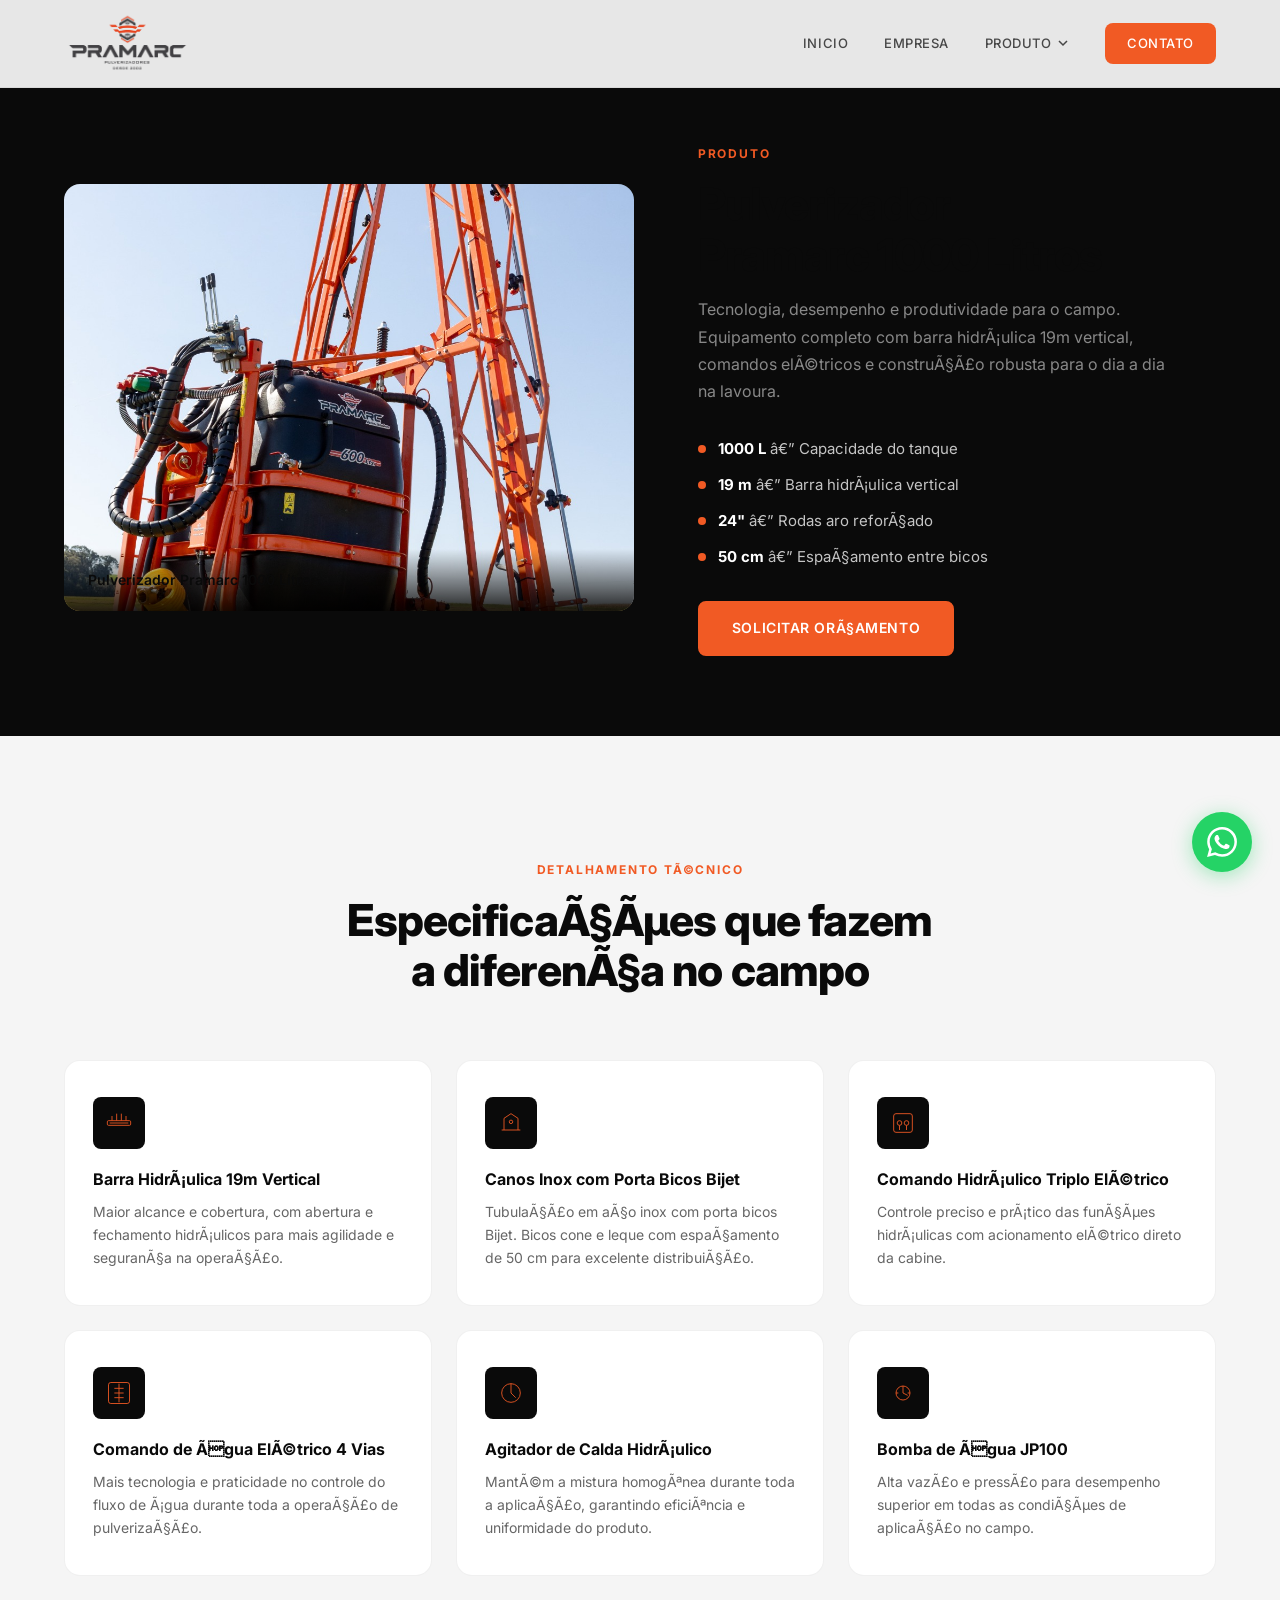
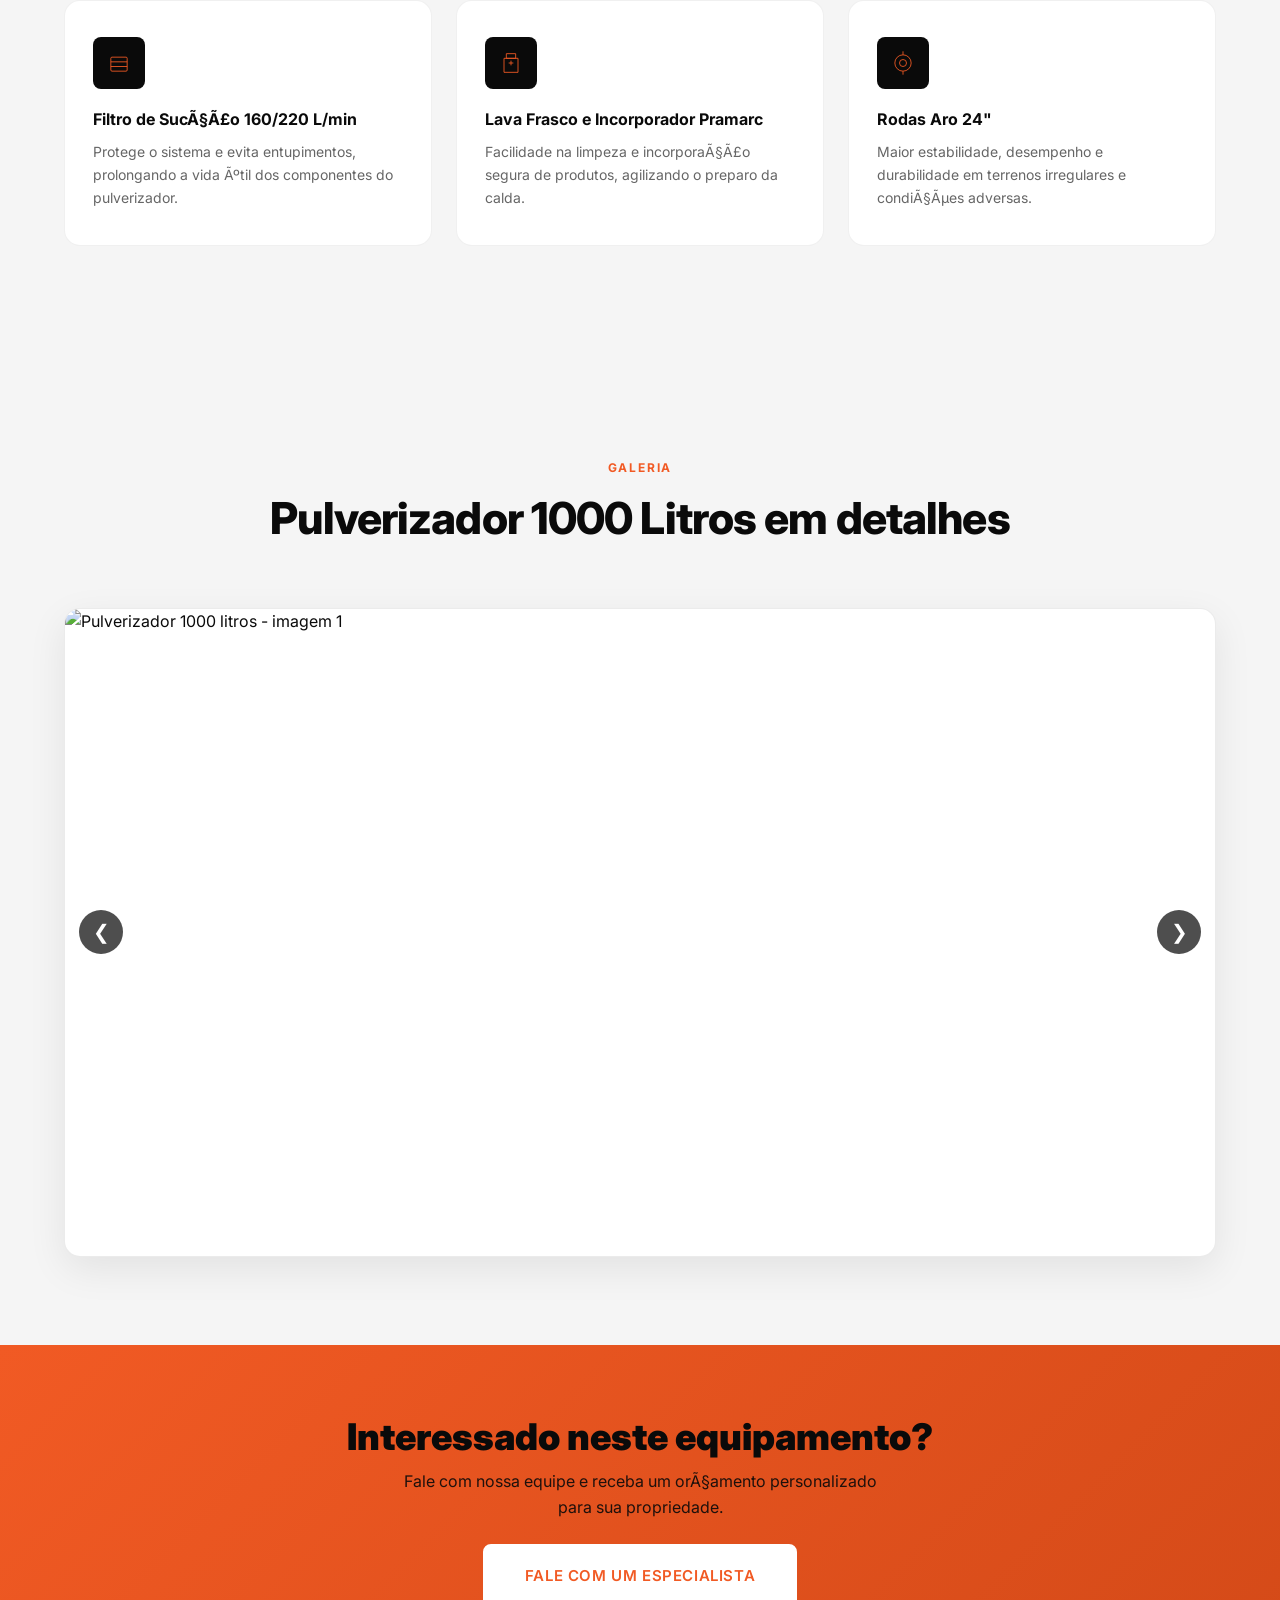
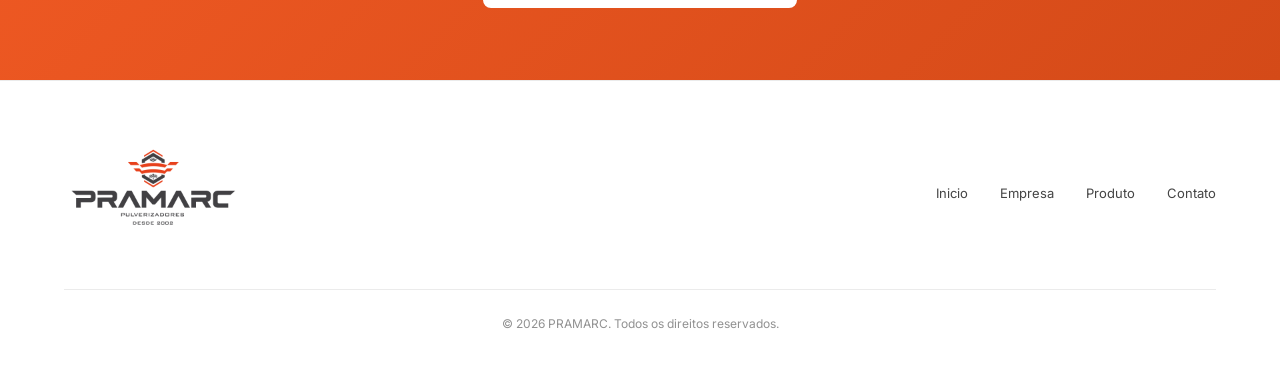
==== produto-1000.html @ abafbff4 "inicio do projeto" ====
﻿<!DOCTYPE html>
<html lang="pt-BR">
<head>
  <meta charset="UTF-8">
  <meta http-equiv="Content-Type" content="text/html; charset=UTF-8">
  <meta name="viewport" content="width=device-width, initial-scale=1.0">
  <meta name="description" content="Pulverizador Pramarc 1000 Litros â€” conheÃ§a o equipamento, imagens e especificaÃ§Ãµes tÃ©cnicas completas.">
  <title>Pulverizador 1000 Litros | PRAMARC</title>
  <link rel="preconnect" href="https://fonts.googleapis.com">
  <link rel="preconnect" href="https://fonts.gstatic.com" crossorigin>
  <link href="https://fonts.googleapis.com/css2?family=Inter:wght@300;400;500;600;700;800;900&display=swap" rel="stylesheet">
  <link rel="stylesheet" href="css/style.css">
  <link rel="icon" href="assets/logo.png" type="image/png">
</head>
<body>

    <div id="site-header" data-page="produto" data-product="1000"></div>

  <section class="product-hero">
    <div class="container product-hero__grid">
      <figure class="product-hero__image" data-animate>
        <img src="assets/hero-flyer.jpeg" alt="Pulverizador Pramarc 1000 Litros â€” vista completa" loading="eager">
        <figcaption>Pulverizador Pramarc 1000 Litros</figcaption>
      </figure>
      <div class="product-hero__info" data-animate>
        <span class="section-tag">Produto</span>
        <h1 class="section-title">Pulverizador<br>Pramarc 1000 Litros</h1>
        <p class="product-hero__desc">Tecnologia, desempenho e produtividade para o campo. Equipamento completo com barra hidrÃ¡ulica 19m vertical, comandos elÃ©tricos e construÃ§Ã£o robusta para o dia a dia na lavoura.</p>
        <ul class="product-hero__highlights">
          <li><strong>1000 L</strong> â€” Capacidade do tanque</li>
          <li><strong>19 m</strong> â€” Barra hidrÃ¡ulica vertical</li>
          <li><strong>24"</strong> â€” Rodas aro reforÃ§ado</li>
          <li><strong>50 cm</strong> â€” EspaÃ§amento entre bicos</li>
        </ul>
        <a href="contato.html" class="btn btn--primary">Solicitar OrÃ§amento</a>
      </div>
    </div>
  </section>

<!-- Specs -->
  <section class="specs" id="especificacoes">
    <div class="container">
      <div class="section-header" data-animate>
        <span class="section-tag">Detalhamento TÃ©cnico</span>
        <h2 class="section-title">EspecificaÃ§Ãµes que fazem<br>a diferenÃ§a no campo</h2>
      </div>
      <div class="specs__grid">

        <article class="spec-card" data-animate>
          <div class="spec-card__icon">
            <svg viewBox="0 0 48 48" fill="none" stroke="currentColor" stroke-width="1.5"><rect x="4" y="20" width="40" height="8" rx="2"/><line x1="8" y1="24" x2="40" y2="24"/><path d="M12 20V12M20 20V8M28 20V8M36 20V12"/></svg>
          </div>
          <h3>Barra HidrÃ¡ulica 19m Vertical</h3>
          <p>Maior alcance e cobertura, com abertura e fechamento hidrÃ¡ulicos para mais agilidade e seguranÃ§a na operaÃ§Ã£o.</p>
        </article>

        <article class="spec-card" data-animate>
          <div class="spec-card__icon">
            <svg viewBox="0 0 48 48" fill="none" stroke="currentColor" stroke-width="1.5"><path d="M8 36h32M12 36V16l12-8 12 8v20"/><circle cx="24" cy="22" r="3"/></svg>
          </div>
          <h3>Canos Inox com Porta Bicos Bijet</h3>
          <p>TubulaÃ§Ã£o em aÃ§o inox com porta bicos Bijet. Bicos cone e leque com espaÃ§amento de 50 cm para excelente distribuiÃ§Ã£o.</p>
        </article>

        <article class="spec-card" data-animate>
          <div class="spec-card__icon">
            <svg viewBox="0 0 48 48" fill="none" stroke="currentColor" stroke-width="1.5"><rect x="8" y="8" width="32" height="32" rx="4"/><circle cx="18" cy="24" r="4"/><circle cx="30" cy="24" r="4"/><line x1="18" y1="28" x2="18" y2="36"/><line x1="30" y1="28" x2="30" y2="36"/></svg>
          </div>
          <h3>Comando HidrÃ¡ulico Triplo ElÃ©trico</h3>
          <p>Controle preciso e prÃ¡tico das funÃ§Ãµes hidrÃ¡ulicas com acionamento elÃ©trico direto da cabine.</p>
        </article>

        <article class="spec-card" data-animate>
          <div class="spec-card__icon">
            <svg viewBox="0 0 48 48" fill="none" stroke="currentColor" stroke-width="1.5"><path d="M24 8v32M16 16h16M16 24h16M16 32h16"/><rect x="6" y="6" width="36" height="36" rx="4"/></svg>
          </div>
          <h3>Comando de Ãgua ElÃ©trico 4 Vias</h3>
          <p>Mais tecnologia e praticidade no controle do fluxo de Ã¡gua durante toda a operaÃ§Ã£o de pulverizaÃ§Ã£o.</p>
        </article>

        <article class="spec-card" data-animate>
          <div class="spec-card__icon">
            <svg viewBox="0 0 48 48" fill="none" stroke="currentColor" stroke-width="1.5"><circle cx="24" cy="24" r="16"/><path d="M24 8v16l8 8"/></svg>
          </div>
          <h3>Agitador de Calda HidrÃ¡ulico</h3>
          <p>MantÃ©m a mistura homogÃªnea durante toda a aplicaÃ§Ã£o, garantindo eficiÃªncia e uniformidade do produto.</p>
        </article>

        <article class="spec-card" data-animate>
          <div class="spec-card__icon">
            <svg viewBox="0 0 48 48" fill="none" stroke="currentColor" stroke-width="1.5"><circle cx="24" cy="24" r="12"/><path d="M24 12v12l8 4"/><path d="M12 24h4M32 24h4"/></svg>
          </div>
          <h3>Bomba de Ãgua JP100</h3>
          <p>Alta vazÃ£o e pressÃ£o para desempenho superior em todas as condiÃ§Ãµes de aplicaÃ§Ã£o no campo.</p>
        </article>

        <article class="spec-card" data-animate>
          <div class="spec-card__icon">
            <svg viewBox="0 0 48 48" fill="none" stroke="currentColor" stroke-width="1.5"><rect x="10" y="14" width="28" height="24" rx="2"/><line x1="10" y1="22" x2="38" y2="22"/><line x1="10" y1="30" x2="38" y2="30"/></svg>
          </div>
          <h3>Filtro de SucÃ§Ã£o 160/220 L/min</h3>
          <p>Protege o sistema e evita entupimentos, prolongando a vida Ãºtil dos componentes do pulverizador.</p>
        </article>

        <article class="spec-card" data-animate>
          <div class="spec-card__icon">
            <svg viewBox="0 0 48 48" fill="none" stroke="currentColor" stroke-width="1.5"><path d="M16 8h16v8H16zM12 16h24v24H12z"/><line x1="20" y1="24" x2="28" y2="24"/><line x1="24" y1="20" x2="24" y2="28"/></svg>
          </div>
          <h3>Lava Frasco e Incorporador Pramarc</h3>
          <p>Facilidade na limpeza e incorporaÃ§Ã£o segura de produtos, agilizando o preparo da calda.</p>
        </article>

        <article class="spec-card" data-animate>
          <div class="spec-card__icon">
            <svg viewBox="0 0 48 48" fill="none" stroke="currentColor" stroke-width="1.5"><circle cx="24" cy="24" r="14"/><circle cx="24" cy="24" r="6"/><line x1="24" y1="4" x2="24" y2="10"/><line x1="24" y1="38" x2="24" y2="44"/></svg>
          </div>
          <h3>Rodas Aro 24"</h3>
          <p>Maior estabilidade, desempenho e durabilidade em terrenos irregulares e condiÃ§Ãµes adversas.</p>
        </article>

      </div>
    </div>
  </section>

  <section class="product-carousel" aria-label="Galeria do Pulverizador 1000 Litros">
    <div class="container" data-carousel>
      <div class="section-header" data-animate>
        <span class="section-tag">Galeria</span>
        <h2 class="section-title">Pulverizador 1000 Litros em detalhes</h2>
      </div>
      <div class="product-carousel__viewport" data-animate>
        <button type="button" class="product-carousel__nav product-carousel__nav--prev" data-carousel-prev aria-label="Imagem anterior">&#10094;</button>
        <div class="product-carousel__track" data-carousel-track>
          <figure class="product-carousel__slide"><img src="assets/1000lts/carrossel/1.png" alt="Pulverizador 1000 litros - imagem 1" loading="lazy"></figure>
          <figure class="product-carousel__slide"><img src="assets/1000lts/carrossel/2.png" alt="Pulverizador 1000 litros - imagem 2" loading="lazy"></figure>
          <figure class="product-carousel__slide"><img src="assets/1000lts/carrossel/3.png" alt="Pulverizador 1000 litros - imagem 3" loading="lazy"></figure>
          <figure class="product-carousel__slide"><img src="assets/1000lts/carrossel/4.png" alt="Pulverizador 1000 litros - imagem 4" loading="lazy"></figure>
          <figure class="product-carousel__slide"><img src="assets/1000lts/carrossel/5.png" alt="Pulverizador 1000 litros - imagem 5" loading="lazy"></figure>
          <figure class="product-carousel__slide"><img src="assets/1000lts/carrossel/6.png" alt="Pulverizador 1000 litros - imagem 6" loading="lazy"></figure>
          <figure class="product-carousel__slide"><img src="assets/1000lts/carrossel/7.png" alt="Pulverizador 1000 litros - imagem 7" loading="lazy"></figure>
          <figure class="product-carousel__slide"><img src="assets/1000lts/carrossel/8.png" alt="Pulverizador 1000 litros - imagem 8" loading="lazy"></figure>
          <figure class="product-carousel__slide"><img src="assets/1000lts/carrossel/9.png" alt="Pulverizador 1000 litros - imagem 9" loading="lazy"></figure>
        </div>
        <button type="button" class="product-carousel__nav product-carousel__nav--next" data-carousel-next aria-label="Proxima imagem">&#10095;</button>
      </div>
    </div>
  </section>

  
  <section class="cta-section cta-section--compact">
    <div class="container cta-section__inner" data-animate>
      <h2>Interessado neste equipamento?</h2>
      <p>Fale com nossa equipe e receba um orÃ§amento personalizado para sua propriedade.</p>
      <a href="contato.html" class="btn btn--primary btn--lg">Fale com um Especialista</a>
    </div>
  </section>

    <div id="site-footer"></div>

    <div id="site-whatsapp" data-whatsapp-text="Ola! Tenho interesse no Pulverizador Pramarc 1000 Litros."></div>

  <script src="js/components.js"></script>
  <script src="js/main.js"></script>
</body>
</html>
---- css/style.css ----
/* =============================================
   PRAMARC — Modern Product Site
   ============================================= */

:root {
  --orange: #F15A24;
  --orange-dark: #D44A18;
  --orange-glow: rgba(241, 90, 36, 0.25);
  --black: #0A0A0A;
  --dark: #141414;
  --dark-2: #1E1E1E;
  --grey: #888;
  --grey-light: #C4C4C4;
  --white: #FFFFFF;
  --off-white: #F5F5F5;

  --font: 'Inter', -apple-system, BlinkMacSystemFont, sans-serif;
  --header-h: 88px;
  --radius: 8px;
  --radius-lg: 16px;
  --transition: 0.35s cubic-bezier(0.4, 0, 0.2, 1);
  --container: 1200px;
}

*, *::before, *::after {
  box-sizing: border-box;
  margin: 0;
  padding: 0;
}

html {
  scroll-behavior: smooth;
  font-size: 16px;
}

body {
  font-family: var(--font);
  background: var(--off-white);
  color: var(--black);
  line-height: 1.6;
  overflow-x: hidden;
  -webkit-font-smoothing: antialiased;
}

img {
  max-width: 100%;
  display: block;
}

a {
  color: inherit;
  text-decoration: none;
}

.container {
  width: 100%;
  max-width: var(--container);
  margin: 0 auto;
  padding: 0 24px;
}

.text-accent {
  color: var(--orange);
}

/* ---- Buttons ---- */
.btn {
  display: inline-flex;
  align-items: center;
  justify-content: center;
  gap: 8px;
  padding: 14px 32px;
  font-family: var(--font);
  font-size: 0.875rem;
  font-weight: 600;
  letter-spacing: 0.04em;
  text-transform: uppercase;
  border: 2px solid transparent;
  border-radius: var(--radius);
  cursor: pointer;
  transition: var(--transition);
}
.btn--primary {
  background: var(--orange);
  color: var(--white);
  border-color: var(--orange);
}

.btn--primary:hover {
  background: var(--orange-dark);
  border-color: var(--orange-dark);
  transform: translateY(-2px);
  box-shadow: 0 8px 30px var(--orange-glow);
}

.btn--ghost {
  background: transparent;
  color: var(--white);
  border-color: rgba(255, 255, 255, 0.4);
}

.btn--ghost:hover {
  border-color: var(--white);
  background: rgba(255, 255, 255, 0.08);
}

.btn--lg {
  padding: 18px 40px;
  font-size: 0.9375rem;
}

.btn--full {
  width: 100%;
}

/* ---- Section Headers ---- */
.section-tag {
  display: inline-block;
  font-size: 0.75rem;
  font-weight: 700;
  letter-spacing: 0.15em;
  text-transform: uppercase;
  color: var(--orange);
  margin-bottom: 16px;
}

.section-title {
  font-size: clamp(1.75rem, 4vw, 2.75rem);
  font-weight: 800;
  line-height: 1.15;
  letter-spacing: -0.02em;
}

.section-header {
  text-align: center;
  margin-bottom: 64px;
}

/* ---- Header ---- */
.header {
  position: fixed;
  top: 0;
  left: 0;
  right: 0;
  z-index: 1000;
  height: var(--header-h);
  background: rgba(255, 255, 255, 0.9);
  border-bottom: 1px solid rgba(10, 10, 10, 0.06);
  transition: var(--transition);
}

.header--scrolled {
  background: rgba(255, 255, 255, 0.96);
  backdrop-filter: blur(20px);
  -webkit-backdrop-filter: blur(20px);
  border-bottom: 1px solid rgba(10, 10, 10, 0.08);
}

.header__inner {
  display: flex;
  align-items: center;
  justify-content: space-between;
  height: 100%;
}

.header__logo {
  display: flex;
  align-items: center;
  flex-shrink: 0;
  z-index: 1;
}

.header__logo img {
  height: 64px;
  width: auto;
  max-width: 200px;
  object-fit: contain;
  filter: none;
  transition: transform var(--transition), opacity var(--transition);
}

.header__logo:hover img {
  transform: scale(1.03);
  opacity: 0.95;
}

.header__nav {
  display: flex;
  align-items: center;
  gap: 36px;
}

.header__nav a {
  font-size: 0.8125rem;
  font-weight: 500;
  letter-spacing: 0.04em;
  text-transform: uppercase;
  color: rgba(10, 10, 10, 0.72);
  transition: color var(--transition);
  position: relative;
}

.header__nav a::after {
  content: '';
  position: absolute;
  bottom: -4px;
  left: 0;
  width: 0;
  height: 2px;
  background: var(--orange);
  transition: width var(--transition);
}

.header__nav a:hover {
  color: var(--black);
}

.header__nav a:hover::after {
  width: 100%;
}

.header__cta {
  padding: 10px 22px !important;
  background: var(--orange) !important;
  color: var(--white) !important;
  border-radius: var(--radius);
}

.header__cta::after {
  display: none !important;
}

.header__cta:hover {
  background: var(--orange-dark) !important;
}

.header__dropdown {
  position: relative;
}

.header__dropdown-toggle {
  display: flex;
  align-items: center;
  gap: 6px;
  font-size: 0.8125rem;
  font-weight: 500;
  letter-spacing: 0.04em;
  text-transform: uppercase;
  color: rgba(10, 10, 10, 0.72);
  background: none;
  border: none;
  cursor: pointer;
  padding: 0;
  font-family: inherit;
  transition: color var(--transition);
}

.header__dropdown-toggle:hover,
.header__dropdown.open .header__dropdown-toggle {
  color: var(--black);
}

.header__dropdown-icon {
  width: 12px;
  height: 12px;
  transition: transform var(--transition);
}

.header__dropdown.open .header__dropdown-icon {
  transform: rotate(180deg);
}

.header__dropdown-menu {
  position: absolute;
  top: calc(100% + 16px);
  left: 50%;
  transform: translateX(-50%) translateY(8px);
  min-width: 180px;
  list-style: none;
  margin: 0;
  padding: 8px;
  background: rgba(255, 255, 255, 0.98);
  border: 1px solid rgba(10, 10, 10, 0.08);
  border-radius: var(--radius);
  box-shadow: 0 16px 48px rgba(0, 0, 0, 0.15);
  opacity: 0;
  visibility: hidden;
  transition: opacity var(--transition), transform var(--transition), visibility var(--transition);
  z-index: 200;
}

.header__dropdown:hover .header__dropdown-menu,
.header__dropdown.open .header__dropdown-menu {
  opacity: 1;
  visibility: visible;
  transform: translateX(-50%) translateY(0);
}

.header__dropdown-menu a {
  display: block;
  padding: 10px 14px;
  font-size: 0.8125rem;
  font-weight: 500;
  letter-spacing: 0.02em;
  text-transform: none;
  color: rgba(10, 10, 10, 0.75);
  border-radius: calc(var(--radius) - 2px);
  transition: background var(--transition), color var(--transition);
}

.header__dropdown-menu a::after {
  display: none;
}

.header__dropdown-menu a:hover,
.header__dropdown-menu a.is-active {
  background: rgba(241, 90, 36, 0.12);
  color: var(--black);
}

.header__menu-btn {
  display: none;
  flex-direction: column;
  gap: 5px;
  background: none;
  border: none;
  cursor: pointer;
  padding: 8px;
}

.header__menu-btn span {
  display: block;
  width: 24px;
  height: 2px;
  background: var(--black);
  transition: var(--transition);
}

.header__menu-btn.active span:nth-child(1) {
  transform: rotate(45deg) translate(5px, 5px);
}

.header__menu-btn.active span:nth-child(2) {
  opacity: 0;
}

.header__menu-btn.active span:nth-child(3) {
  transform: rotate(-45deg) translate(5px, -5px);
}

/* ---- Hero ---- */
.hero {
  position: relative;
  min-height: 100vh;
  display: flex;
  align-items: flex-end;
  padding-bottom: 80px;
  overflow: hidden;
}

.hero--compact {
  min-height: 56vh;
  max-height: 560px;
}

.hero__bg {
  position: absolute;
  inset: 0;
  z-index: 0;
}

.hero__img {
  width: 100%;
  height: 100%;
  object-fit: cover;
  object-position: center 30%;
  transform: scale(1.05);
  transition: transform 0.1s linear;
}

.hero__overlay {
  position: absolute;
  inset: 0;
  background: linear-gradient(
    to top,
    rgba(10, 10, 10, 0.95) 0%,
    rgba(10, 10, 10, 0.4) 40%,
    rgba(10, 10, 10, 0.2) 100%
  );
}

.hero__banner-copy {
  position: absolute;
  left: 8%;
  bottom: 14%;
  z-index: 2;
  max-width: 520px;
  padding: 24px 28px;
  background: rgba(10, 10, 10, 0.5);
  border-left: 4px solid var(--orange);
  border-radius: var(--radius);
  backdrop-filter: blur(3px);
}

.hero__banner-copy p {
  margin: 0;
  font-size: clamp(1.5rem, 3.2vw, 2.5rem);
  font-weight: 600;
  line-height: 1.2;
  color: var(--white);
  letter-spacing: -0.01em;
  text-shadow: 0 2px 14px rgba(0, 0, 0, 0.45);
}

.hero__banner-copy b {
  color: var(--orange);
}

.hero__content {
  position: relative;
  z-index: 1;
  padding-top: calc(var(--header-h) + 40px);
}

.hero__badge {
  display: inline-block;
  font-size: 0.6875rem;
  font-weight: 700;
  letter-spacing: 0.2em;
  text-transform: uppercase;
  color: var(--orange);
  margin-bottom: 20px;
}

.hero__title {
  font-size: clamp(2.5rem, 7vw, 5rem);
  font-weight: 900;
  line-height: 1.05;
  letter-spacing: -0.03em;
  margin-bottom: 20px;
}

.hero__subtitle {
  font-size: clamp(1rem, 2vw, 1.25rem);
  font-weight: 300;
  color: rgba(255, 255, 255, 0.75);
  max-width: 520px;
  margin-bottom: 32px;
}

.hero__highlight {
  display: inline-flex;
  align-items: center;
  gap: 12px;
  background: var(--dark-2);
  padding: 12px 24px;
  border-radius: var(--radius);
  border-left: 4px solid var(--orange);
  font-size: 0.9375rem;
  font-weight: 600;
  margin-bottom: 40px;
  transform: skewX(-3deg);
}

.hero__highlight-label {
  font-size: 0.6875rem;
  font-weight: 700;
  letter-spacing: 0.1em;
  text-transform: uppercase;
  color: var(--orange);
}

.hero__actions {
  display: flex;
  flex-wrap: wrap;
  gap: 16px;
}

.hero__scroll {
  position: absolute;
  bottom: 32px;
  left: 50%;
  transform: translateX(-50%);
  z-index: 1;
  display: flex;
  flex-direction: column;
  align-items: center;
  gap: 8px;
  font-size: 0.6875rem;
  font-weight: 600;
  letter-spacing: 0.15em;
  text-transform: uppercase;
  color: rgba(255, 255, 255, 0.4);
}

.hero__scroll-line {
  width: 1px;
  height: 40px;
  background: linear-gradient(to bottom, var(--orange), transparent);
  animation: scrollPulse 2s ease-in-out infinite;
}

@keyframes scrollPulse {
  0%, 100% { opacity: 0.3; transform: scaleY(0.6); }
  50% { opacity: 1; transform: scaleY(1); }
}

/* ---- Stats ---- */
.stats {
  background: var(--dark);
  border-top: 1px solid rgba(255, 255, 255, 0.06);
  border-bottom: 1px solid rgba(255, 255, 255, 0.06);
  padding: 64px 0;
}

.stats__grid {
  display: grid;
  grid-template-columns: repeat(4, 1fr);
  gap: 32px;
  text-align: center;
}

.stats__item {
  padding: 24px 16px;
}

.stats__number {
  display: block;
  font-size: clamp(2.5rem, 5vw, 3.5rem);
  font-weight: 900;
  color: var(--orange);
  line-height: 1;
  letter-spacing: -0.03em;
}

.stats__unit {
  display: block;
  font-size: 0.875rem;
  font-weight: 600;
  color: var(--white);
  margin-top: 4px;
}

.stats__label {
  display: block;
  font-size: 0.8125rem;
  color: var(--grey);
  margin-top: 8px;
}

/* ---- Values ---- */
.values {
  padding: 120px 0;
  background: var(--off-white);
}

.values__grid {
  display: grid;
  grid-template-columns: repeat(3, 1fr);
  gap: 32px;
}

.value-card {
  padding: 48px 32px;
  background: var(--white);
  border: 1px solid rgba(10, 10, 10, 0.08);
  border-radius: var(--radius-lg);
  transition: var(--transition);
}

.value-card:hover {
  border-color: var(--orange);
  transform: translateY(-6px);
  box-shadow: 0 20px 60px rgba(0, 0, 0, 0.14);
}

.value-card__icon {
  width: 56px;
  height: 56px;
  display: flex;
  align-items: center;
  justify-content: center;
  background: rgba(241, 90, 36, 0.12);
  border-radius: 50%;
  color: var(--orange);
  margin-bottom: 24px;
}

.value-card__icon svg {
  width: 28px;
  height: 28px;
}

.value-card h3 {
  font-size: 1.25rem;
  font-weight: 700;
  margin-bottom: 12px;
}

.value-card p {
  font-size: 0.9375rem;
  color: #555;
  line-height: 1.7;
}

/* ---- Feature Banner ---- */
.feature-banner {
  position: relative;
  padding: 160px 0;
  overflow: hidden;
}

.feature-banner__bg {
  position: absolute;
  inset: 0;
  background:
    linear-gradient(135deg, rgba(241, 90, 36, 0.15) 0%, transparent 50%),
    url('https://images.unsplash.com/photo-1625246333195-78d9c38ad449?w=1920&q=80') center/cover no-repeat;
}

.feature-banner__bg::after {
  content: '';
  position: absolute;
  inset: 0;
  background: rgba(10, 10, 10, 0.75);
}

.feature-banner__content {
  position: relative;
  z-index: 1;
  text-align: center;
}

.feature-banner__content h2 {
  font-size: clamp(2rem, 5vw, 3.5rem);
  font-weight: 900;
  line-height: 1.1;
  letter-spacing: -0.02em;
  margin-bottom: 20px;
}

.feature-banner__content p {
  font-size: 1.125rem;
  color: var(--grey-light);
  max-width: 560px;
  margin: 0 auto;
}

/* ---- Product Page ---- */
.product-hero {
  padding: 140px 0 80px;
  background: var(--black);
}

.product-hero__grid {
  display: grid;
  grid-template-columns: 1.1fr 1fr;
  gap: 64px;
  align-items: center;
}

.product-hero__image {
  position: relative;
  border-radius: var(--radius-lg);
  overflow: hidden;
  margin: 0;
}

.product-hero__image img {
  width: 100%;
  height: auto;
  display: block;
  aspect-ratio: 4/3;
  object-fit: cover;
}

.product-hero__image figcaption {
  position: absolute;
  bottom: 0;
  left: 0;
  right: 0;
  padding: 20px 24px;
  background: linear-gradient(to top, rgba(0,0,0,0.85), transparent);
  font-size: 0.875rem;
  font-weight: 600;
}

.product-hero__desc {
  color: var(--grey);
  margin: 16px 0 32px;
  line-height: 1.7;
  max-width: 480px;
}

.product-hero__highlights {
  list-style: none;
  display: flex;
  flex-direction: column;
  gap: 12px;
  margin-bottom: 32px;
}

.product-hero__highlights li {
  font-size: 0.9375rem;
  color: var(--grey-light);
  padding-left: 20px;
  position: relative;
}

.product-hero__highlights li::before {
  content: '';
  position: absolute;
  left: 0;
  top: 50%;
  transform: translateY(-50%);
  width: 8px;
  height: 8px;
  background: var(--orange);
  border-radius: 50%;
}

.product-hero__highlights strong {
  color: var(--white);
  font-weight: 700;
}

.product-hero--cover {
  position: relative;
  overflow: hidden;
  min-height: 440px;
  border-bottom: 1px solid rgba(255, 255, 255, 0.1);
}

.product-hero--cover::before {
  content: '';
  position: absolute;
  inset: 0;
  background: url('../assets/600lts/Pulverizador_600_litros.png') center/cover no-repeat;
}

.product-hero--cover::after {
  content: '';
  position: absolute;
  inset: 0;
  background: linear-gradient(90deg, rgba(10, 10, 10, 0.75) 0%, rgba(10, 10, 10, 0.25) 60%, rgba(10, 10, 10, 0.45) 100%);
}

.product-hero--cover__inner {
  position: relative;
  z-index: 1;
  min-height: 440px;
  display: flex;
  align-items: flex-end;
  justify-content: space-between;
  gap: 28px;
}

.product-hero--cover__content {
  max-width: 680px;
  margin-bottom: 8px;
}

.product-hero--cover__content .section-title {
  color: var(--white);
  margin-bottom: 14px;
}

.product-hero--cover__content .product-hero__desc {
  color: rgba(255, 255, 255, 0.9);
  max-width: 640px;
  margin: 0 0 24px;
}

.product-hero--cover__cta {
  margin-bottom: 8px;
  flex-shrink: 0;
}

/* ---- Specs ---- */
.specs {
  padding: 120px 0;
  background: var(--off-white);
  color: var(--black);
}

.specs .section-tag {
  color: var(--orange);
}

.specs__grid {
  display: grid;
  grid-template-columns: repeat(3, 1fr);
  gap: 24px;
}

.spec-card {
  padding: 36px 28px;
  background: var(--white);
  border: 1px solid rgba(0, 0, 0, 0.06);
  border-radius: var(--radius-lg);
  transition: var(--transition);
  cursor: default;
}

.spec-card:hover {
  transform: translateY(-4px);
  box-shadow: 0 16px 48px rgba(0, 0, 0, 0.1);
  border-color: var(--orange);
}

.spec-card__icon {
  width: 52px;
  height: 52px;
  display: flex;
  align-items: center;
  justify-content: center;
  background: var(--black);
  border-radius: var(--radius);
  color: var(--orange);
  margin-bottom: 20px;
  transition: var(--transition);
}

.spec-card:hover .spec-card__icon {
  background: var(--orange);
  color: var(--white);
}

.spec-card__icon svg {
  width: 28px;
  height: 28px;
}

.spec-card h3 {
  font-size: 1rem;
  font-weight: 700;
  margin-bottom: 10px;
  line-height: 1.3;
}

.spec-card p {
  font-size: 0.875rem;
  color: #666;
  line-height: 1.65;
}

/* ---- Trust ---- */
.trust {
  padding: 64px 0;
  background: var(--dark);
}

.trust__inner {
  display: flex;
  justify-content: center;
  flex-wrap: wrap;
  gap: 40px;
}

.trust__item {
  display: flex;
  align-items: center;
  gap: 12px;
  font-size: 0.9375rem;
  font-weight: 500;
  color: var(--grey-light);
}

.trust__item svg {
  width: 20px;
  height: 20px;
  color: var(--orange);
  flex-shrink: 0;
}

/* ---- Gallery ---- */
.gallery {
  padding: 120px 0;
  background: var(--black);
}

.gallery__grid {
  display: grid;
  grid-template-columns: repeat(3, 1fr);
  grid-template-rows: auto auto;
  gap: 16px;
}

.gallery__item {
  position: relative;
  border-radius: var(--radius-lg);
  overflow: hidden;
  aspect-ratio: 4/3;
}

.gallery__item--large {
  grid-column: 1 / 3;
  grid-row: 1 / 3;
  aspect-ratio: auto;
}

.gallery__item img {
  width: 100%;
  height: 100%;
  object-fit: cover;
  transition: transform 0.6s ease;
}

.gallery__item:hover img {
  transform: scale(1.05);
}

.gallery__item figcaption {
  position: absolute;
  bottom: 0;
  left: 0;
  right: 0;
  padding: 20px 24px;
  background: linear-gradient(to top, rgba(0,0,0,0.8), transparent);
  font-size: 0.875rem;
  font-weight: 600;
}

.gallery__placeholder {
  width: 100%;
  height: 100%;
  display: flex;
  flex-direction: column;
  align-items: center;
  justify-content: center;
  background: linear-gradient(135deg, var(--dark-2), var(--dark));
  border: 1px solid rgba(255, 255, 255, 0.08);
  text-align: center;
  padding: 24px;
  transition: var(--transition);
}

.gallery__placeholder--dark {
  background: linear-gradient(135deg, #1a1008, var(--dark));
  border-color: rgba(241, 90, 36, 0.2);
}

.gallery__item:hover .gallery__placeholder {
  border-color: var(--orange);
}

.gallery__placeholder span {
  font-size: 1.125rem;
  font-weight: 700;
  color: var(--orange);
  margin-bottom: 8px;
}

.gallery__placeholder p {
  font-size: 0.8125rem;
  color: var(--grey);
}

.gallery__note {
  text-align: center;
  margin-top: 32px;
  font-size: 0.8125rem;
  color: var(--grey);
  font-style: italic;
}

/* ---- CTA Section ---- */
.cta-section {
  padding: 120px 0;
  background: linear-gradient(135deg, var(--orange) 0%, var(--orange-dark) 100%);
}

.cta-section__inner {
  text-align: center;
}

.cta-section__inner h2 {
  font-size: clamp(2rem, 4vw, 3rem);
  font-weight: 900;
  line-height: 1.1;
  margin-bottom: 16px;
}

.cta-section__inner p {
  font-size: 1.125rem;
  opacity: 0.9;
  margin-bottom: 32px;
  max-width: 480px;
  margin-left: auto;
  margin-right: auto;
}

.cta-section .btn--primary {
  background: var(--white);
  color: var(--orange);
  border-color: var(--white);
}

.cta-section .btn--primary:hover {
  background: var(--black);
  color: var(--white);
  border-color: var(--black);
  box-shadow: 0 8px 30px rgba(0, 0, 0, 0.3);
}

.cta-section--compact {
  padding: 72px 0;
}

.cta-section--compact .cta-section__inner h2 {
  font-size: clamp(1.65rem, 3vw, 2.3rem);
  margin-bottom: 12px;
}

.cta-section--compact .cta-section__inner p {
  font-size: 1rem;
  margin-bottom: 24px;
}

/* ---- Product Carousel ---- */
.product-carousel {
  padding: 88px 0;
  background: var(--off-white);
}

.product-carousel__viewport {
  position: relative;
  overflow: hidden;
  border-radius: var(--radius-lg);
  border: 1px solid rgba(0, 0, 0, 0.08);
  background: var(--white);
  box-shadow: 0 12px 38px rgba(0, 0, 0, 0.08);
  touch-action: pan-y;
}

.product-carousel__track {
  display: flex;
  transition: transform 0.45s ease;
}

.product-carousel__slide {
  min-width: 100%;
  margin: 0;
}

.product-carousel__slide img {
  width: 100%;
  height: auto;
  aspect-ratio: 16/9;
  object-fit: cover;
  display: block;
  user-select: none;
}

.product-carousel__nav {
  position: absolute;
  top: 50%;
  transform: translateY(-50%);
  width: 44px;
  height: 44px;
  border: none;
  border-radius: 50%;
  background: rgba(10, 10, 10, 0.72);
  color: var(--white);
  font-size: 1.25rem;
  cursor: pointer;
  z-index: 2;
  display: grid;
  place-items: center;
  transition: var(--transition);
}

.product-carousel__nav:hover {
  background: var(--orange);
}

.product-carousel__nav--prev {
  left: 14px;
}

.product-carousel__nav--next {
  right: 14px;
}

/* ---- Contact ---- */
.contact {
  padding: 120px 0;
  background: var(--dark);
}

.contact--page {
  min-height: calc(100vh - var(--header-h));
  padding-top: 160px;
  display: flex;
  align-items: center;
}

.contact__grid {
  display: grid;
  grid-template-columns: minmax(320px, 1fr) minmax(420px, 1fr);
  gap: 64px;
  align-items: start;
}

.contact__info,
.contact__form {
  height: 100%;
}

.contact__desc {
  color: var(--grey);
  margin: 16px 0 40px;
  max-width: 400px;
}

.contact__methods {
  display: flex;
  flex-direction: column;
  gap: 16px;
}

.contact__method {
  display: flex;
  align-items: center;
  gap: 16px;
  padding: 20px 24px;
  background: var(--dark-2);
  border: 1px solid rgba(255, 255, 255, 0.06);
  border-radius: var(--radius-lg);
  transition: var(--transition);
}

.contact__method:hover {
  border-color: var(--orange);
  transform: translateX(4px);
}

.contact__method-icon {
  width: 48px;
  height: 48px;
  display: flex;
  align-items: center;
  justify-content: center;
  background: rgba(241, 90, 36, 0.12);
  border-radius: 50%;
  color: var(--orange);
  flex-shrink: 0;
}

.contact__method-icon svg {
  width: 22px;
  height: 22px;
}

.contact__method-icon--whatsapp {
  background: rgba(37, 211, 102, 0.15);
  color: #25D366;
}

.contact__method strong {
  display: block;
  font-size: 0.875rem;
  font-weight: 600;
  margin-bottom: 2px;
}

.contact__method span {
  font-size: 0.8125rem;
  color: var(--grey);
}

/* ---- Form ---- */
.contact__form {
  display: flex;
  flex-direction: column;
  justify-content: space-between;
  background: var(--dark-2);
  border: 1px solid rgba(255, 255, 255, 0.06);
  border-radius: var(--radius-lg);
  padding: 40px;
}

.form-group {
  margin-bottom: 20px;
}

.form-group label {
  display: block;
  font-size: 0.8125rem;
  font-weight: 600;
  margin-bottom: 8px;
  color: var(--grey-light);
}

.form-group input,
.form-group textarea {
  width: 100%;
  padding: 14px 16px;
  background: var(--black);
  border: 1px solid rgba(255, 255, 255, 0.1);
  border-radius: var(--radius);
  color: var(--white);
  font-family: var(--font);
  font-size: 0.9375rem;
  transition: border-color var(--transition);
}

.form-group input:focus,
.form-group textarea:focus {
  outline: none;
  border-color: var(--orange);
}

.form-group input::placeholder,
.form-group textarea::placeholder {
  color: rgba(255, 255, 255, 0.25);
}

.form-group textarea {
  resize: vertical;
  min-height: 120px;
}

.form-row {
  display: grid;
  grid-template-columns: 1fr 1fr;
  gap: 16px;
}

.form-success {
  margin-top: 16px;
  padding: 14px;
  background: rgba(37, 211, 102, 0.12);
  border: 1px solid rgba(37, 211, 102, 0.3);
  border-radius: var(--radius);
  color: #25D366;
  font-size: 0.875rem;
  text-align: center;
}

/* ---- Footer ---- */
.footer {
  padding: 48px 0;
  background: var(--white);
  border-top: 1px solid rgba(10, 10, 10, 0.08);
}

.footer__inner {
  display: flex;
  flex-wrap: wrap;
  align-items: center;
  justify-content: space-between;
  gap: 24px;
}

.footer__brand img {
  height: 120px;
  width: auto;
  max-width: 180px;
  object-fit: contain;
  filter: none;
  margin-bottom: 8px;
}

.footer__brand p {
  font-size: 0.75rem;
  color: #666;
  letter-spacing: 0.05em;
}

.footer__links {
  display: flex;
  gap: 32px;
}

.footer__links a {
  font-size: 0.8125rem;
  color: #444;
  transition: color var(--transition);
}

.footer__links a:hover {
  color: var(--orange);
}

.footer__copy {
  width: 100%;
  text-align: center;
  font-size: 0.75rem;
  color: rgba(10, 10, 10, 0.45);
  padding-top: 24px;
  border-top: 1px solid rgba(10, 10, 10, 0.08);
  margin-top: 8px;
}

/* ---- WhatsApp Float ---- */
.whatsapp-float {
  position: fixed;
  bottom: 28px;
  right: 28px;
  z-index: 999;
  width: 60px;
  height: 60px;
  display: flex;
  align-items: center;
  justify-content: center;
  background: #25D366;
  border-radius: 50%;
  color: var(--white);
  box-shadow: 0 4px 20px rgba(37, 211, 102, 0.4);
  transition: var(--transition);
}

.whatsapp-float svg {
  width: 30px;
  height: 30px;
}

.whatsapp-float:hover {
  transform: scale(1.1);
  box-shadow: 0 6px 30px rgba(37, 211, 102, 0.5);
}

/* ---- Animations ---- */
[data-animate] {
  opacity: 0;
  transform: translateY(30px);
  transition: opacity 0.7s ease, transform 0.7s ease;
}

[data-animate].visible {
  opacity: 1;
  transform: translateY(0);
}

/* ---- Responsive ---- */
@media (max-width: 1024px) {
  .stats__grid {
    grid-template-columns: repeat(2, 1fr);
  }

  .values__grid,
  .specs__grid {
    grid-template-columns: repeat(2, 1fr);
  }

  .product-hero__grid {
    grid-template-columns: 1fr;
    gap: 48px;
  }

  .product-hero--cover {
    min-height: 380px;
  }

  .product-hero--cover__inner {
    min-height: 380px;
    flex-direction: column;
    align-items: flex-start;
    justify-content: flex-end;
    gap: 18px;
  }

  .product-hero--cover__cta {
    width: 100%;
    margin-bottom: 0;
  }

  .gallery__grid {
    grid-template-columns: 1fr 1fr;
  }

  .gallery__item--large {
    grid-column: 1 / -1;
    grid-row: auto;
    aspect-ratio: 16/9;
  }
}

@media (max-width: 768px) {
  .header__nav {
    position: fixed;
    top: var(--header-h);
    left: 0;
    right: 0;
    background: rgba(255, 255, 255, 0.99);
    flex-direction: column;
    padding: 32px 24px;
    gap: 24px;
    transform: translateY(-120%);
    opacity: 0;
    transition: var(--transition);
    border-bottom: 1px solid rgba(10, 10, 10, 0.08);
  }

  .header__nav.open {
    transform: translateY(0);
    opacity: 1;
  }

  .header__dropdown {
    width: 100%;
  }

  .header__dropdown-menu {
    position: static;
    transform: none;
    opacity: 1;
    visibility: hidden;
    max-height: 0;
    overflow: hidden;
    padding: 0;
    margin-top: 0;
    border: none;
    box-shadow: none;
    background: transparent;
    transition: max-height var(--transition), visibility var(--transition);
  }

  .header__dropdown.open .header__dropdown-menu {
    visibility: visible;
    max-height: 320px;
    padding: 8px 0 0;
  }

  .header__dropdown-menu a {
    padding: 12px 0;
  }

  .header__menu-btn {
    display: flex;
  }

  .header__logo img {
    height: 48px;
    max-width: 160px;
  }

  .hero {
    align-items: center;
    text-align: center;
    padding-bottom: 100px;
  }

  .hero--compact {
    min-height: 44vh;
    max-height: none;
  }

  .hero__banner-copy {
    left: 24px;
    right: 24px;
    bottom: 24px;
    max-width: none;
    padding: 16px 18px;
    text-align: left;
  }

  .hero__banner-copy p {
    font-size: clamp(1.1rem, 6vw, 1.45rem);
  }

  .hero__subtitle {
    margin-left: auto;
    margin-right: auto;
  }

  .hero__highlight {
    transform: none;
  }

  .hero__actions {
    justify-content: center;
  }

  .product-hero {
    padding: 120px 0 64px;
  }

  .values__grid,
  .specs__grid {
    grid-template-columns: 1fr;
  }

  .contact__grid {
    grid-template-columns: 1fr;
    gap: 48px;
  }

  .form-row {
    grid-template-columns: 1fr;
  }

  .gallery__grid {
    grid-template-columns: 1fr;
  }

  .product-carousel {
    padding: 64px 0;
  }

  .product-carousel__nav {
    width: 38px;
    height: 38px;
  }

  .gallery__item--large {
    grid-column: auto;
  }

  .footer__inner {
    flex-direction: column;
    text-align: center;
  }

  .footer__links {
    flex-wrap: wrap;
    justify-content: center;
  }

  .trust__inner {
    flex-direction: column;
    align-items: center;
    text-align: center;
  }
}

@media (max-width: 480px) {
  .stats__grid {
    grid-template-columns: 1fr 1fr;
    gap: 16px;
  }

  .hero__actions {
    flex-direction: column;
    width: 100%;
  }

  .hero__actions .btn {
    width: 100%;
  }

  .contact__form {
    padding: 24px;
  }
}
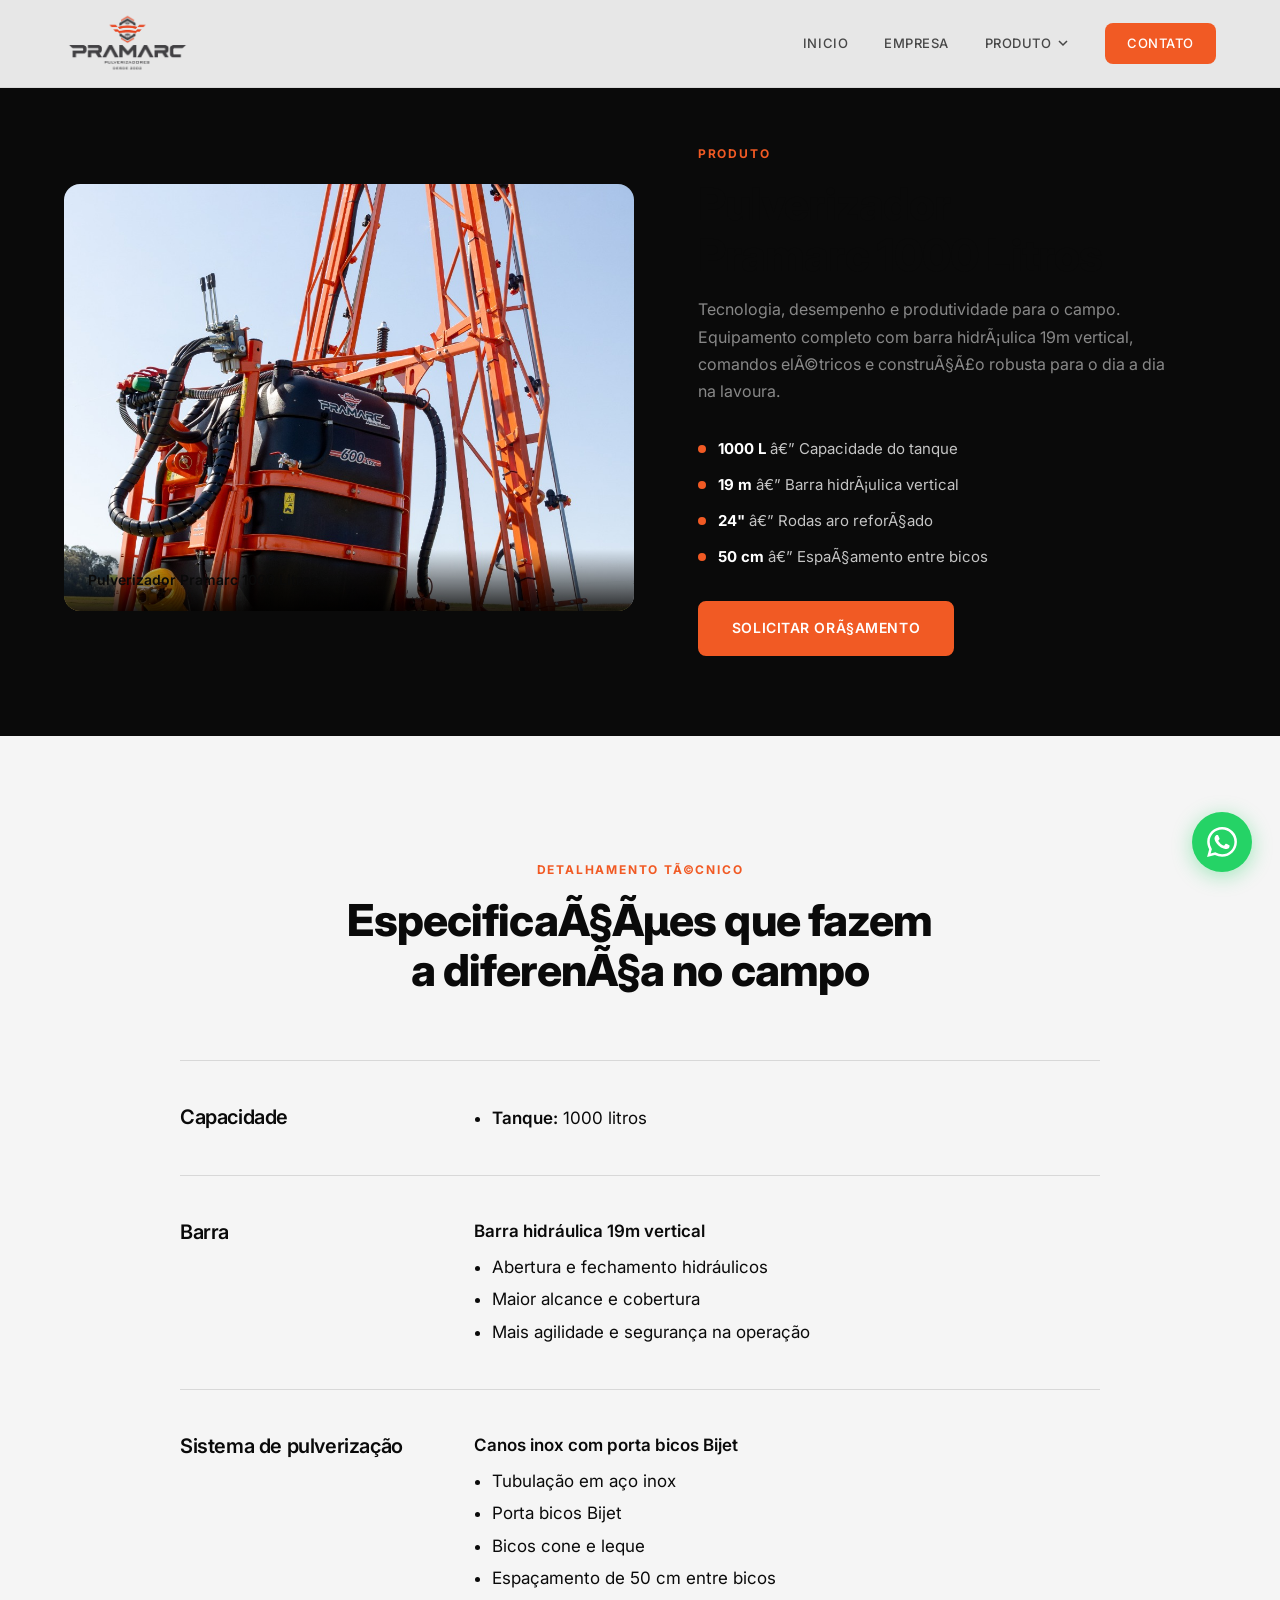
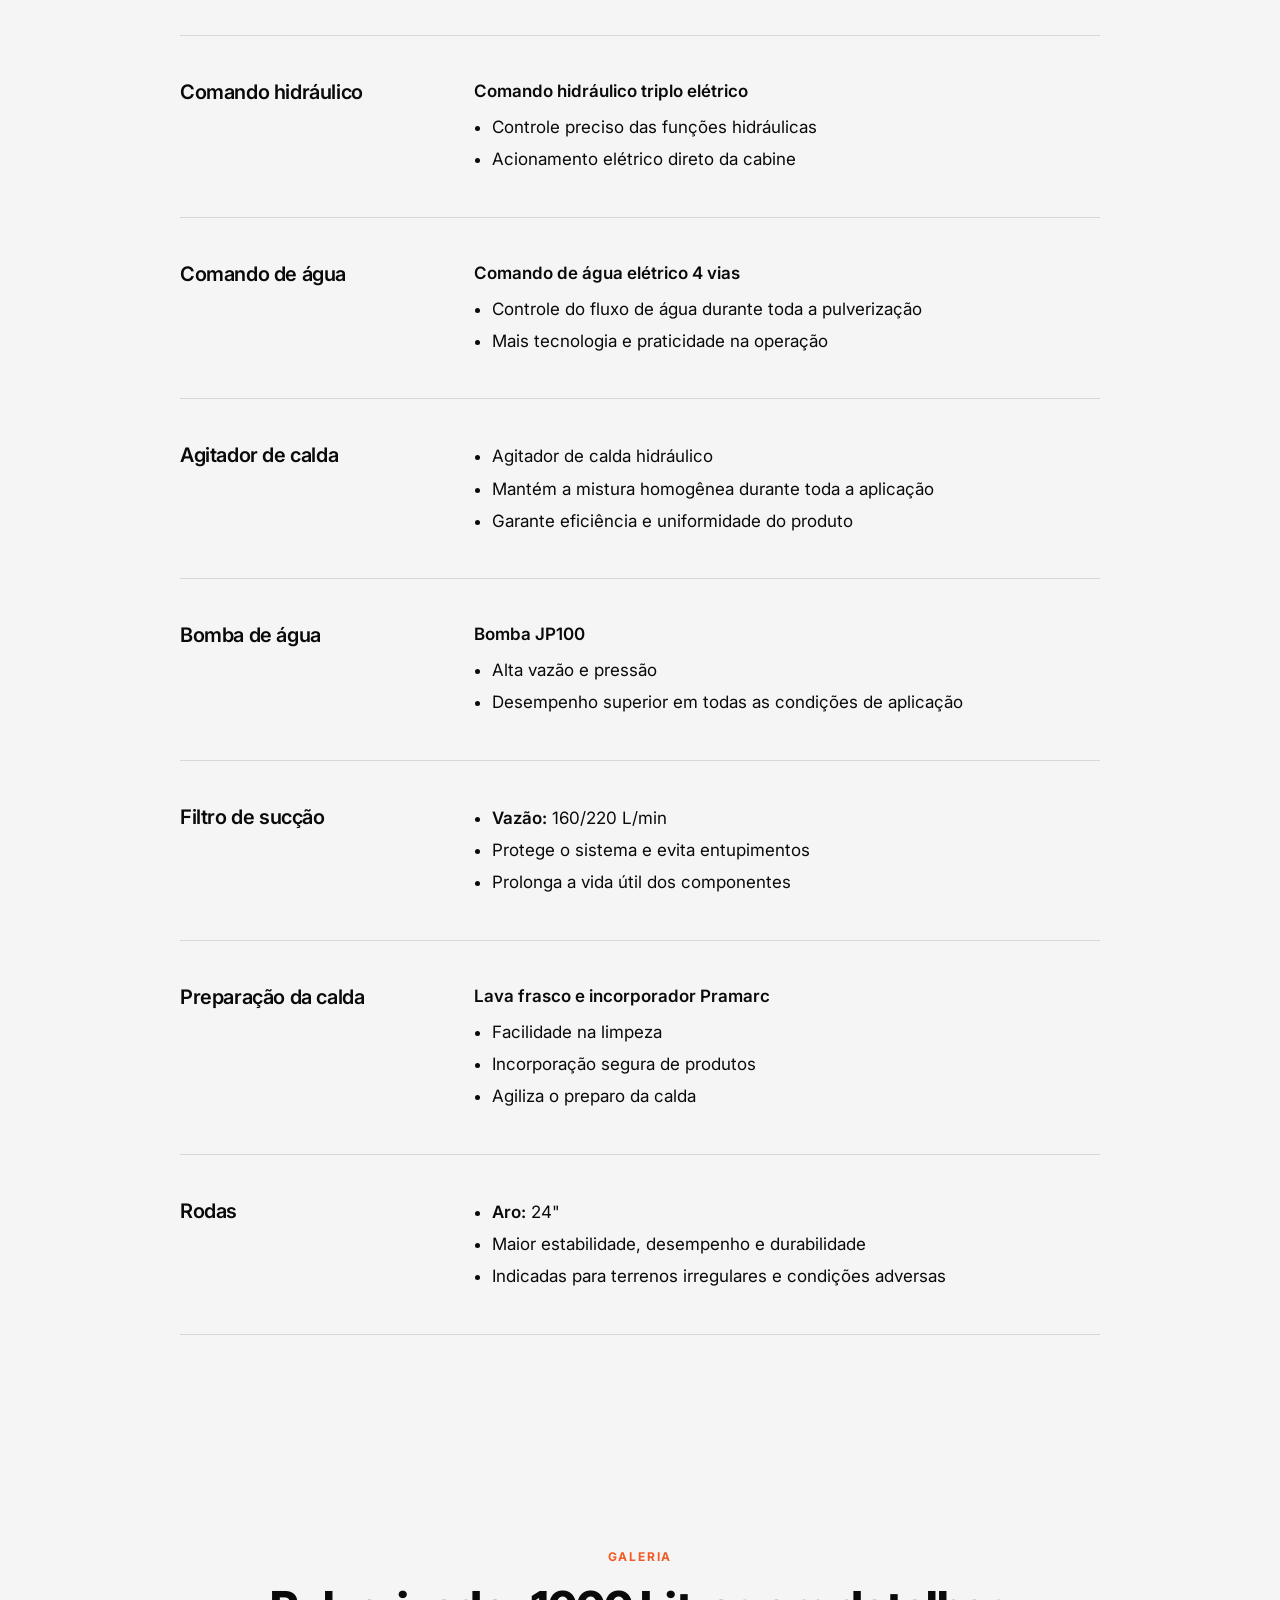
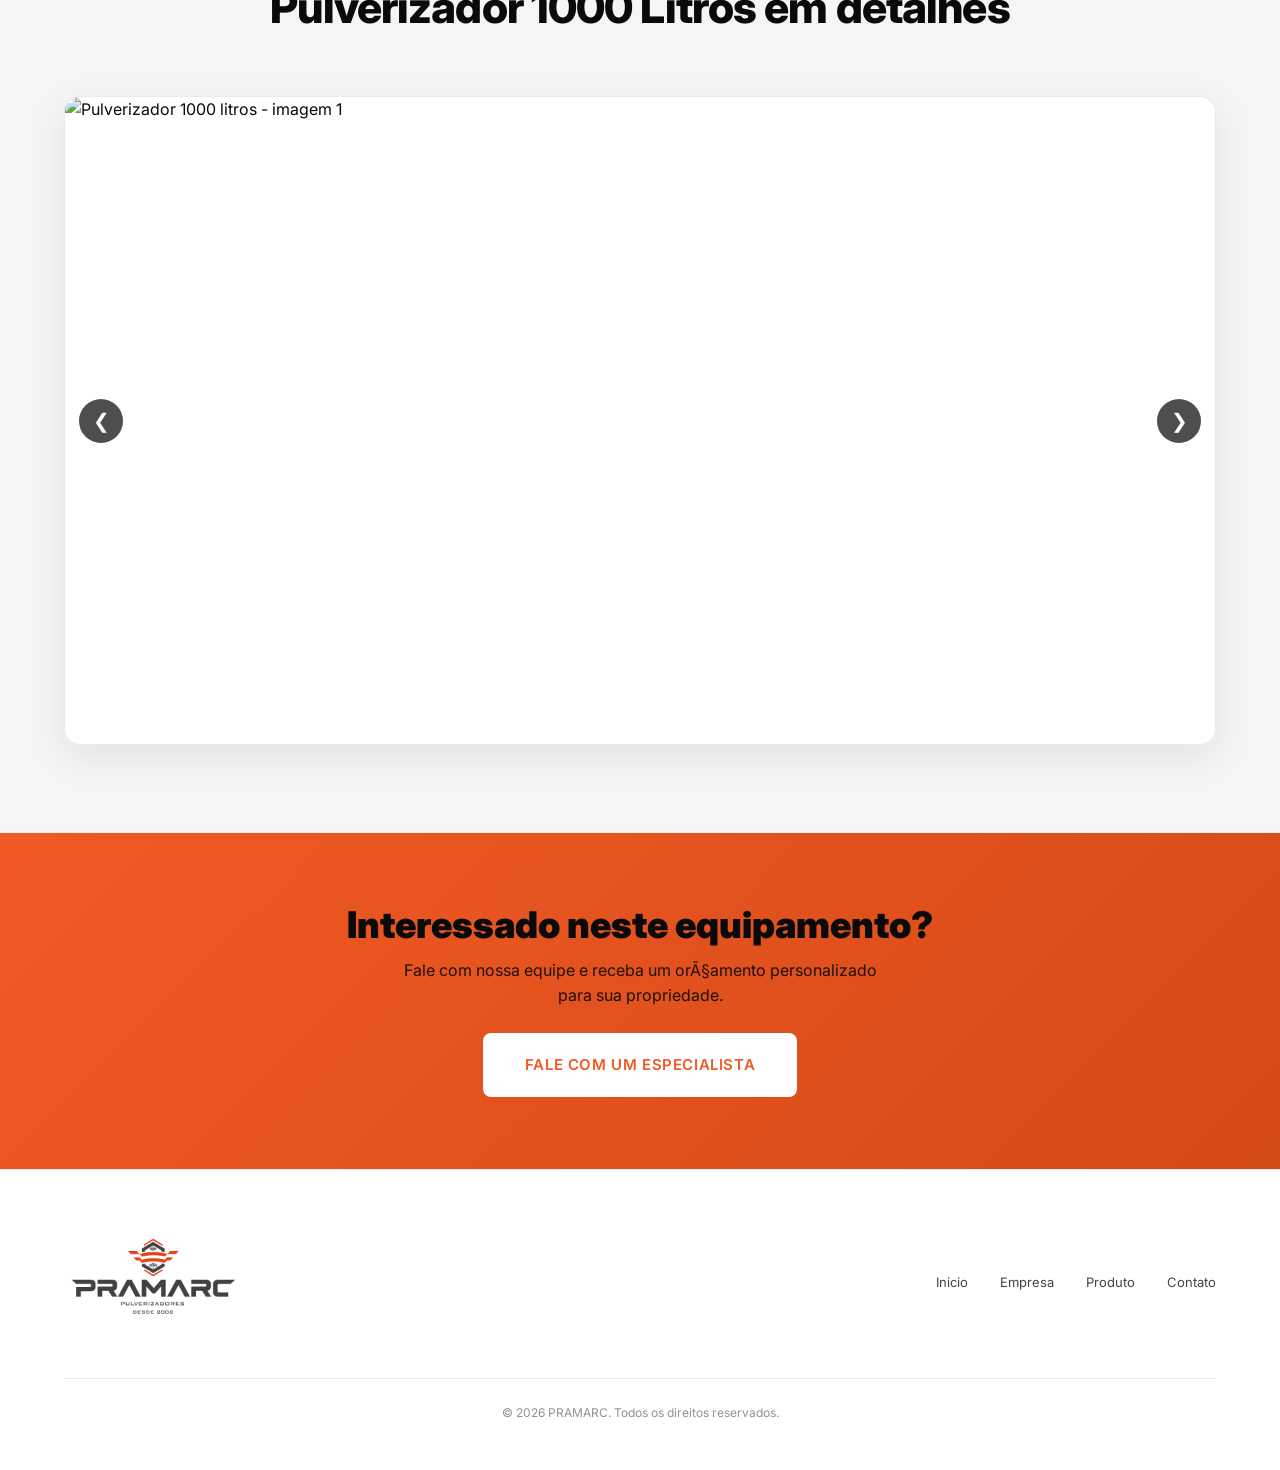
==== commit c09a4d8e: "melhoria do detalhamento tecnico dos produtos" ====
--- a/produto-1000.html
+++ b/produto-1000.html
@@ -1,4 +1,4 @@
-﻿<!DOCTYPE html>
+<!DOCTYPE html>
 <html lang="pt-BR">
 <head>
   <meta charset="UTF-8">
@@ -44,78 +44,118 @@
         <span class="section-tag">Detalhamento TÃ©cnico</span>
         <h2 class="section-title">EspecificaÃ§Ãµes que fazem<br>a diferenÃ§a no campo</h2>
       </div>
-      <div class="specs__grid">
-
-        <article class="spec-card" data-animate>
-          <div class="spec-card__icon">
-            <svg viewBox="0 0 48 48" fill="none" stroke="currentColor" stroke-width="1.5"><rect x="4" y="20" width="40" height="8" rx="2"/><line x1="8" y1="24" x2="40" y2="24"/><path d="M12 20V12M20 20V8M28 20V8M36 20V12"/></svg>
-          </div>
-          <h3>Barra HidrÃ¡ulica 19m Vertical</h3>
-          <p>Maior alcance e cobertura, com abertura e fechamento hidrÃ¡ulicos para mais agilidade e seguranÃ§a na operaÃ§Ã£o.</p>
-        </article>
-
-        <article class="spec-card" data-animate>
-          <div class="spec-card__icon">
-            <svg viewBox="0 0 48 48" fill="none" stroke="currentColor" stroke-width="1.5"><path d="M8 36h32M12 36V16l12-8 12 8v20"/><circle cx="24" cy="22" r="3"/></svg>
-          </div>
-          <h3>Canos Inox com Porta Bicos Bijet</h3>
-          <p>TubulaÃ§Ã£o em aÃ§o inox com porta bicos Bijet. Bicos cone e leque com espaÃ§amento de 50 cm para excelente distribuiÃ§Ã£o.</p>
-        </article>
-
-        <article class="spec-card" data-animate>
-          <div class="spec-card__icon">
-            <svg viewBox="0 0 48 48" fill="none" stroke="currentColor" stroke-width="1.5"><rect x="8" y="8" width="32" height="32" rx="4"/><circle cx="18" cy="24" r="4"/><circle cx="30" cy="24" r="4"/><line x1="18" y1="28" x2="18" y2="36"/><line x1="30" y1="28" x2="30" y2="36"/></svg>
-          </div>
-          <h3>Comando HidrÃ¡ulico Triplo ElÃ©trico</h3>
-          <p>Controle preciso e prÃ¡tico das funÃ§Ãµes hidrÃ¡ulicas com acionamento elÃ©trico direto da cabine.</p>
-        </article>
-
-        <article class="spec-card" data-animate>
-          <div class="spec-card__icon">
-            <svg viewBox="0 0 48 48" fill="none" stroke="currentColor" stroke-width="1.5"><path d="M24 8v32M16 16h16M16 24h16M16 32h16"/><rect x="6" y="6" width="36" height="36" rx="4"/></svg>
-          </div>
-          <h3>Comando de Ãgua ElÃ©trico 4 Vias</h3>
-          <p>Mais tecnologia e praticidade no controle do fluxo de Ã¡gua durante toda a operaÃ§Ã£o de pulverizaÃ§Ã£o.</p>
-        </article>
-
-        <article class="spec-card" data-animate>
-          <div class="spec-card__icon">
-            <svg viewBox="0 0 48 48" fill="none" stroke="currentColor" stroke-width="1.5"><circle cx="24" cy="24" r="16"/><path d="M24 8v16l8 8"/></svg>
-          </div>
-          <h3>Agitador de Calda HidrÃ¡ulico</h3>
-          <p>MantÃ©m a mistura homogÃªnea durante toda a aplicaÃ§Ã£o, garantindo eficiÃªncia e uniformidade do produto.</p>
-        </article>
-
-        <article class="spec-card" data-animate>
-          <div class="spec-card__icon">
-            <svg viewBox="0 0 48 48" fill="none" stroke="currentColor" stroke-width="1.5"><circle cx="24" cy="24" r="12"/><path d="M24 12v12l8 4"/><path d="M12 24h4M32 24h4"/></svg>
-          </div>
-          <h3>Bomba de Ãgua JP100</h3>
-          <p>Alta vazÃ£o e pressÃ£o para desempenho superior em todas as condiÃ§Ãµes de aplicaÃ§Ã£o no campo.</p>
-        </article>
-
-        <article class="spec-card" data-animate>
-          <div class="spec-card__icon">
-            <svg viewBox="0 0 48 48" fill="none" stroke="currentColor" stroke-width="1.5"><rect x="10" y="14" width="28" height="24" rx="2"/><line x1="10" y1="22" x2="38" y2="22"/><line x1="10" y1="30" x2="38" y2="30"/></svg>
-          </div>
-          <h3>Filtro de SucÃ§Ã£o 160/220 L/min</h3>
-          <p>Protege o sistema e evita entupimentos, prolongando a vida Ãºtil dos componentes do pulverizador.</p>
-        </article>
-
-        <article class="spec-card" data-animate>
-          <div class="spec-card__icon">
-            <svg viewBox="0 0 48 48" fill="none" stroke="currentColor" stroke-width="1.5"><path d="M16 8h16v8H16zM12 16h24v24H12z"/><line x1="20" y1="24" x2="28" y2="24"/><line x1="24" y1="20" x2="24" y2="28"/></svg>
-          </div>
-          <h3>Lava Frasco e Incorporador Pramarc</h3>
-          <p>Facilidade na limpeza e incorporaÃ§Ã£o segura de produtos, agilizando o preparo da calda.</p>
-        </article>
-
-        <article class="spec-card" data-animate>
-          <div class="spec-card__icon">
-            <svg viewBox="0 0 48 48" fill="none" stroke="currentColor" stroke-width="1.5"><circle cx="24" cy="24" r="14"/><circle cx="24" cy="24" r="6"/><line x1="24" y1="4" x2="24" y2="10"/><line x1="24" y1="38" x2="24" y2="44"/></svg>
-          </div>
-          <h3>Rodas Aro 24"</h3>
-          <p>Maior estabilidade, desempenho e durabilidade em terrenos irregulares e condiÃ§Ãµes adversas.</p>
+      <div class="specs__list">
+
+        <article class="specs__row" data-animate>
+          <h3 class="specs__label">Capacidade</h3>
+          <div class="specs__detail">
+            <ul>
+              <li><strong>Tanque:</strong> 1000 litros</li>
+            </ul>
+          </div>
+        </article>
+
+        <article class="specs__row" data-animate>
+          <h3 class="specs__label">Barra</h3>
+          <div class="specs__detail">
+            <p class="specs__lead">Barra hidráulica 19m vertical</p>
+            <ul>
+              <li>Abertura e fechamento hidráulicos</li>
+              <li>Maior alcance e cobertura</li>
+              <li>Mais agilidade e segurança na operação</li>
+            </ul>
+          </div>
+        </article>
+
+        <article class="specs__row" data-animate>
+          <h3 class="specs__label">Sistema de pulverização</h3>
+          <div class="specs__detail">
+            <p class="specs__lead">Canos inox com porta bicos Bijet</p>
+            <ul>
+              <li>Tubulação em aço inox</li>
+              <li>Porta bicos Bijet</li>
+              <li>Bicos cone e leque</li>
+              <li>Espaçamento de 50 cm entre bicos</li>
+            </ul>
+          </div>
+        </article>
+
+        <article class="specs__row" data-animate>
+          <h3 class="specs__label">Comando hidráulico</h3>
+          <div class="specs__detail">
+            <p class="specs__lead">Comando hidráulico triplo elétrico</p>
+            <ul>
+              <li>Controle preciso das funções hidráulicas</li>
+              <li>Acionamento elétrico direto da cabine</li>
+            </ul>
+          </div>
+        </article>
+
+        <article class="specs__row" data-animate>
+          <h3 class="specs__label">Comando de água</h3>
+          <div class="specs__detail">
+            <p class="specs__lead">Comando de água elétrico 4 vias</p>
+            <ul>
+              <li>Controle do fluxo de água durante toda a pulverização</li>
+              <li>Mais tecnologia e praticidade na operação</li>
+            </ul>
+          </div>
+        </article>
+
+        <article class="specs__row" data-animate>
+          <h3 class="specs__label">Agitador de calda</h3>
+          <div class="specs__detail">
+            <ul>
+              <li>Agitador de calda hidráulico</li>
+              <li>Mantém a mistura homogênea durante toda a aplicação</li>
+              <li>Garante eficiência e uniformidade do produto</li>
+            </ul>
+          </div>
+        </article>
+
+        <article class="specs__row" data-animate>
+          <h3 class="specs__label">Bomba de água</h3>
+          <div class="specs__detail">
+            <p class="specs__lead">Bomba JP100</p>
+            <ul>
+              <li>Alta vazão e pressão</li>
+              <li>Desempenho superior em todas as condições de aplicação</li>
+            </ul>
+          </div>
+        </article>
+
+        <article class="specs__row" data-animate>
+          <h3 class="specs__label">Filtro de sucção</h3>
+          <div class="specs__detail">
+            <ul>
+              <li><strong>Vazão:</strong> 160/220 L/min</li>
+              <li>Protege o sistema e evita entupimentos</li>
+              <li>Prolonga a vida útil dos componentes</li>
+            </ul>
+          </div>
+        </article>
+
+        <article class="specs__row" data-animate>
+          <h3 class="specs__label">Preparação da calda</h3>
+          <div class="specs__detail">
+            <p class="specs__lead">Lava frasco e incorporador Pramarc</p>
+            <ul>
+              <li>Facilidade na limpeza</li>
+              <li>Incorporação segura de produtos</li>
+              <li>Agiliza o preparo da calda</li>
+            </ul>
+          </div>
+        </article>
+
+        <article class="specs__row" data-animate>
+          <h3 class="specs__label">Rodas</h3>
+          <div class="specs__detail">
+            <ul>
+              <li><strong>Aro:</strong> 24"</li>
+              <li>Maior estabilidade, desempenho e durabilidade</li>
+              <li>Indicadas para terrenos irregulares e condições adversas</li>
+            </ul>
+          </div>
         </article>
 
       </div>
--- a/css/style.css
+++ b/css/style.css
@@ -844,6 +844,67 @@
   line-height: 1.65;
 }
 
+.specs__list {
+  max-width: 920px;
+  margin: 0 auto;
+}
+
+.specs__row {
+  display: grid;
+  grid-template-columns: minmax(200px, 0.38fr) 1fr;
+  column-gap: 56px;
+  padding: 44px 0;
+  border-top: 1px solid rgba(10, 10, 10, 0.12);
+}
+
+.specs__row:last-child {
+  border-bottom: 1px solid rgba(10, 10, 10, 0.12);
+}
+
+.specs__label {
+  margin: 0;
+  font-size: 1.25rem;
+  font-weight: 600;
+  letter-spacing: -0.02em;
+  line-height: 1.25;
+  color: var(--black);
+}
+
+.specs__lead {
+  margin: 0 0 10px;
+  font-size: 1.0625rem;
+  font-weight: 600;
+  line-height: 1.4;
+  color: var(--black);
+}
+
+.specs__detail ul {
+  margin: 0;
+  padding-left: 1.15em;
+  list-style: disc;
+}
+
+.specs__detail li {
+  font-size: 1.0625rem;
+  line-height: 1.55;
+  color: var(--black);
+}
+
+.specs__detail li + li {
+  margin-top: 6px;
+}
+
+.specs__detail li strong {
+  font-weight: 600;
+}
+
+.specs__note {
+  margin: 14px 0 0;
+  font-size: 0.875rem;
+  line-height: 1.55;
+  color: var(--grey);
+}
+
 /* ---- Trust ---- */
 .trust {
   padding: 64px 0;
@@ -1085,7 +1146,8 @@
 /* ---- Contact ---- */
 .contact {
   padding: 120px 0;
-  background: var(--dark);
+  background: var(--off-white);
+  color: var(--black);
 }
 
 .contact--page {
@@ -1108,7 +1170,7 @@
 }
 
 .contact__desc {
-  color: var(--grey);
+  color: #555;
   margin: 16px 0 40px;
   max-width: 400px;
 }
@@ -1124,8 +1186,8 @@
   align-items: center;
   gap: 16px;
   padding: 20px 24px;
-  background: var(--dark-2);
-  border: 1px solid rgba(255, 255, 255, 0.06);
+  background: var(--white);
+  border: 1px solid rgba(10, 10, 10, 0.08);
   border-radius: var(--radius-lg);
   transition: var(--transition);
 }
@@ -1133,6 +1195,7 @@
 .contact__method:hover {
   border-color: var(--orange);
   transform: translateX(4px);
+  box-shadow: 0 12px 32px rgba(0, 0, 0, 0.08);
 }
 
 .contact__method-icon {
@@ -1162,11 +1225,13 @@
   font-size: 0.875rem;
   font-weight: 600;
   margin-bottom: 2px;
+  color: var(--black);
 }
 
 .contact__method span {
+  display: block;
   font-size: 0.8125rem;
-  color: var(--grey);
+  color: #666;
 }
 
 /* ---- Form ---- */
@@ -1174,10 +1239,11 @@
   display: flex;
   flex-direction: column;
   justify-content: space-between;
-  background: var(--dark-2);
-  border: 1px solid rgba(255, 255, 255, 0.06);
+  background: var(--white);
+  border: 1px solid rgba(10, 10, 10, 0.08);
   border-radius: var(--radius-lg);
   padding: 40px;
+  box-shadow: 0 16px 48px rgba(0, 0, 0, 0.06);
 }
 
 .form-group {
@@ -1189,31 +1255,32 @@
   font-size: 0.8125rem;
   font-weight: 600;
   margin-bottom: 8px;
-  color: var(--grey-light);
+  color: var(--black);
 }
 
 .form-group input,
 .form-group textarea {
   width: 100%;
   padding: 14px 16px;
-  background: var(--black);
-  border: 1px solid rgba(255, 255, 255, 0.1);
+  background: var(--off-white);
+  border: 1px solid rgba(10, 10, 10, 0.1);
   border-radius: var(--radius);
-  color: var(--white);
+  color: var(--black);
   font-family: var(--font);
   font-size: 0.9375rem;
-  transition: border-color var(--transition);
+  transition: border-color var(--transition), background var(--transition);
 }
 
 .form-group input:focus,
 .form-group textarea:focus {
   outline: none;
   border-color: var(--orange);
+  background: var(--white);
 }
 
 .form-group input::placeholder,
 .form-group textarea::placeholder {
-  color: rgba(255, 255, 255, 0.25);
+  color: #999;
 }
 
 .form-group textarea {
@@ -1342,6 +1409,11 @@
   .values__grid,
   .specs__grid {
     grid-template-columns: repeat(2, 1fr);
+  }
+
+  .specs__row {
+    column-gap: 32px;
+    padding: 36px 0;
   }
 
   .product-hero__grid {
@@ -1482,6 +1554,21 @@
     grid-template-columns: 1fr;
   }
 
+  .specs__row {
+    grid-template-columns: 1fr;
+    row-gap: 12px;
+    padding: 32px 0;
+  }
+
+  .specs__label {
+    font-size: 1.125rem;
+  }
+
+  .specs__detail li,
+  .specs__lead {
+    font-size: 1rem;
+  }
+
   .contact__grid {
     grid-template-columns: 1fr;
     gap: 48px;
